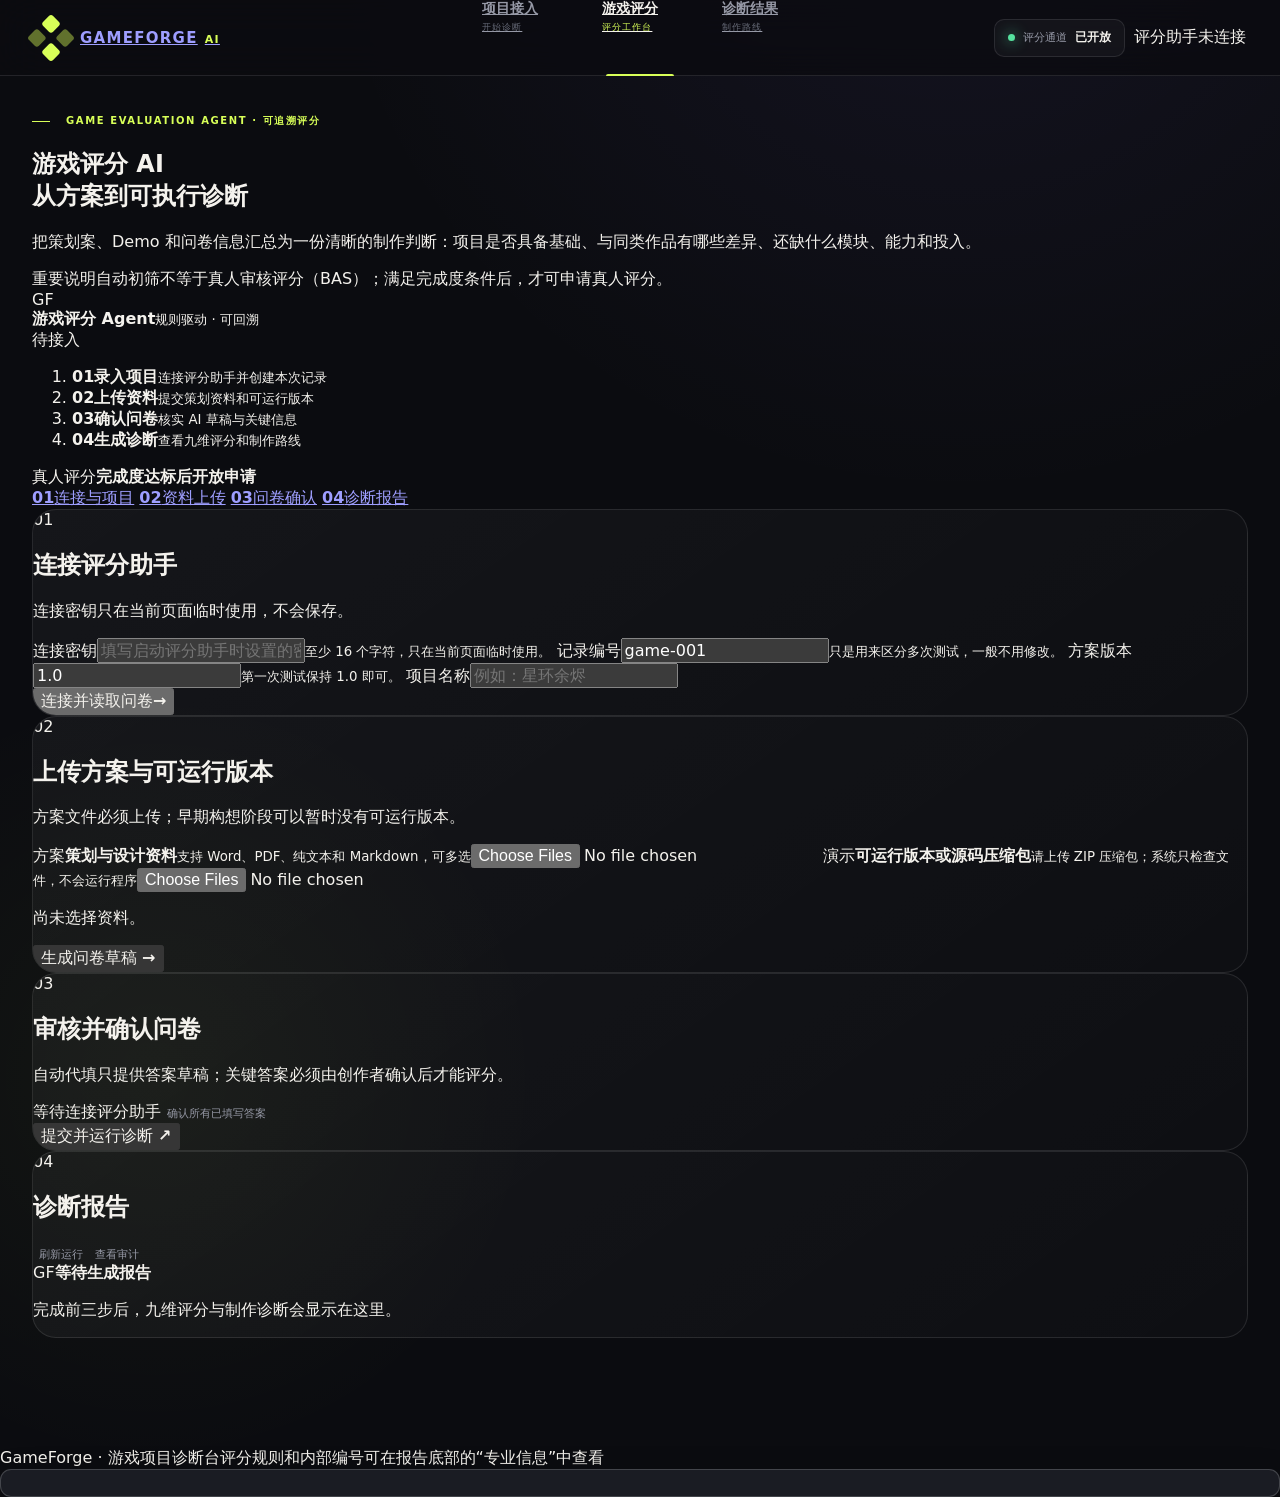
==== game-rating-agent/game_rating_agent/frontend/index.html @ ec0b5db3 "Add game rating Agent" ====
<!doctype html> <!-- SPDX-License-Identifier: MIT | 声明 HTML5 文档。 -->
<html lang="zh-CN"> <!-- SPDX-License-Identifier: MIT | 设置简体中文页面语言。 -->
<head> <!-- SPDX-License-Identifier: MIT | 开始页面元数据。 -->
    <meta charset="utf-8"> <!-- SPDX-License-Identifier: MIT | 使用 UTF-8 编码。 -->
    <meta name="viewport" content="width=device-width, initial-scale=1"> <!-- SPDX-License-Identifier: MIT | 支持移动端响应式布局。 -->
    <meta name="color-scheme" content="dark"> <!-- SPDX-License-Identifier: MIT | 声明界面使用深色配色。 -->
    <title>GameForge · 游戏项目诊断台</title> <!-- SPDX-License-Identifier: MIT | 设置浏览器标题。 -->
    <link rel="icon" href="data:image/svg+xml,%3Csvg xmlns='http://www.w3.org/2000/svg' viewBox='0 0 64 64'%3E%3Crect width='64' height='64' rx='14' fill='%23c7ff59'/%3E%3Ctext x='32' y='40' text-anchor='middle' font-size='23' font-family='Arial' font-weight='900' fill='%2308100f'%3EGF%3C/text%3E%3C/svg%3E"> <!-- SPDX-License-Identifier: MIT | 使用内嵌品牌图标避免额外网络请求。 -->
    <link rel="stylesheet" href="/styles.css?v=platform-workbench-20260815"> <!-- SPDX-License-Identifier: MIT | 使用版本参数确保浏览器加载升级后的平台工作台样式。 -->
</head> <!-- SPDX-License-Identifier: MIT | 结束页面元数据。 -->
<body> <!-- SPDX-License-Identifier: MIT | 开始页面主体。 -->
    <div class="ambient ambient-one" aria-hidden="true"></div> <!-- SPDX-License-Identifier: MIT | 添加纯装饰背景光晕。 -->
    <div class="ambient ambient-two" aria-hidden="true"></div> <!-- SPDX-License-Identifier: MIT | 添加第二层纯装饰背景。 -->
    <header class="topbar"> <!-- SPDX-License-Identifier: MIT | 创建与平台原型一致的品牌、导航和状态栏。 -->
        <a class="brand" href="#top" aria-label="GameForge 游戏评分工作台"> <!-- SPDX-License-Identifier: MIT | 提供可访问的评分工作台首页链接。 -->
            <span class="brand-mark" aria-hidden="true"><i></i><i></i><i></i><i></i></span> <!-- SPDX-License-Identifier: MIT | 使用平台原型的四格品牌图形。 -->
            <span class="brand-copy"><strong>GAMEFORGE</strong><small>AI</small></span> <!-- SPDX-License-Identifier: MIT | 使用平台原型的品牌文字结构。 -->
        </a> <!-- SPDX-License-Identifier: MIT | 结束品牌链接。 -->
        <nav class="main-nav" aria-label="评分工作台导航"> <!-- SPDX-License-Identifier: MIT | 提供不离开当前评分流程的页内导航。 -->
            <a class="nav-item" href="#connect"><span>项目接入</span><small>开始诊断</small></a> <!-- SPDX-License-Identifier: MIT | 链接项目连接步骤。 -->
            <a class="nav-item active" href="#upload"><span>游戏评分</span><small>评分工作台</small></a> <!-- SPDX-License-Identifier: MIT | 标示当前游戏平台能力。 -->
            <a class="nav-item" href="#report"><span>诊断结果</span><small>制作路线</small></a> <!-- SPDX-License-Identifier: MIT | 链接评分报告步骤。 -->
        </nav> <!-- SPDX-License-Identifier: MIT | 结束评分工作台导航。 -->
        <div class="top-actions"> <!-- SPDX-License-Identifier: MIT | 组合批次提示和真实连接状态。 -->
            <div class="release-countdown"><span class="status-dot"></span><span>评分通道</span><strong>已开放</strong></div> <!-- SPDX-License-Identifier: MIT | 告知创作者当前可使用自动初筛。 -->
            <div class="connection-pill" id="connectionPill"><span class="signal"></span><span id="connectionText">评分助手未连接</span></div> <!-- SPDX-License-Identifier: MIT | 使用中文显示真实连接状态。 -->
        </div> <!-- SPDX-License-Identifier: MIT | 结束顶部状态操作区。 -->
    </header> <!-- SPDX-License-Identifier: MIT | 结束全局状态栏。 -->
    <main id="top" class="page-shell"> <!-- SPDX-License-Identifier: MIT | 使用平台原型的页面容器承载真实评分功能。 -->
        <section class="hero workbench-hero"> <!-- SPDX-License-Identifier: MIT | 创建平台化的评分工作台首屏。 -->
            <div class="hero-copy"> <!-- SPDX-License-Identifier: MIT | 组织评分工作台的说明文字。 -->
                <div class="eyebrow"><span class="eyebrow-dot"></span>GAME EVALUATION AGENT · 可追溯评分</div> <!-- SPDX-License-Identifier: MIT | 以平台原型风格说明 Agent 属性。 -->
                <h1>游戏评分 AI<br><span>从方案到可执行诊断</span></h1> <!-- SPDX-License-Identifier: MIT | 展示评分工作台的核心目标。 -->
                <p>把策划案、Demo 和问卷信息汇总为一份清晰的制作判断：项目是否具备基础、与同类作品有哪些差异、还缺什么模块、能力和投入。</p> <!-- SPDX-License-Identifier: MIT | 使用新手也能理解的语言解释真实功能。 -->
                <div class="boundary"><span>重要说明</span>自动初筛不等于真人审核评分（BAS）；满足完成度条件后，才可申请真人评分。</div> <!-- SPDX-License-Identifier: MIT | 用中文明示 BAS 的使用边界和门槛。 -->
            </div> <!-- SPDX-License-Identifier: MIT | 结束评分工作台说明文字。 -->
            <aside class="agent-overview" aria-label="评分流程概览"> <!-- SPDX-License-Identifier: MIT | 以平台原型卡片展示真实评分流程。 -->
                <div class="agent-overview-head"><span class="agent-orb" aria-hidden="true">GF</span><div><strong>游戏评分 Agent</strong><small>规则驱动 · 可回溯</small></div><span class="overview-live">待接入</span></div> <!-- SPDX-License-Identifier: MIT | 展示 Agent 身份与初始状态。 -->
                <ol class="agent-flow"> <!-- SPDX-License-Identifier: MIT | 展示与实际页面步骤一致的四段流程。 -->
                    <li class="active"><b>01</b><span><strong>录入项目</strong><small>连接评分助手并创建本次记录</small></span></li> <!-- SPDX-License-Identifier: MIT | 描述真实的连接步骤。 -->
                    <li><b>02</b><span><strong>上传资料</strong><small>提交策划资料和可运行版本</small></span></li> <!-- SPDX-License-Identifier: MIT | 描述真实的上传步骤。 -->
                    <li><b>03</b><span><strong>确认问卷</strong><small>核实 AI 草稿与关键信息</small></span></li> <!-- SPDX-License-Identifier: MIT | 描述真实的问卷步骤。 -->
                    <li><b>04</b><span><strong>生成诊断</strong><small>查看九维评分和制作路线</small></span></li> <!-- SPDX-License-Identifier: MIT | 描述真实的报告步骤。 -->
                </ol> <!-- SPDX-License-Identifier: MIT | 结束评分流程列表。 -->
                <div class="overview-note"><span>真人评分</span><strong>完成度达标后开放申请</strong></div> <!-- SPDX-License-Identifier: MIT | 说明真人评分申请的真实业务规则。 -->
            </aside> <!-- SPDX-License-Identifier: MIT | 结束评分流程概览。 -->
        </section> <!-- SPDX-License-Identifier: MIT | 结束产品介绍区域。 -->
        <nav class="steps" aria-label="诊断流程"> <!-- SPDX-License-Identifier: MIT | 创建流程步骤导航。 -->
            <a href="#connect" class="step active"><b>01</b><span>连接与项目</span></a> <!-- SPDX-License-Identifier: MIT | 链接连接配置步骤。 -->
            <a href="#upload" class="step"><b>02</b><span>资料上传</span></a> <!-- SPDX-License-Identifier: MIT | 链接资料上传步骤。 -->
            <a href="#questionnaire" class="step"><b>03</b><span>问卷确认</span></a> <!-- SPDX-License-Identifier: MIT | 链接问卷确认步骤。 -->
            <a href="#report" class="step"><b>04</b><span>诊断报告</span></a> <!-- SPDX-License-Identifier: MIT | 链接诊断报告步骤。 -->
        </nav> <!-- SPDX-License-Identifier: MIT | 结束流程导航。 -->
        <section class="workspace"> <!-- SPDX-License-Identifier: MIT | 创建主要操作工作台。 -->
            <article class="panel" id="connect"> <!-- SPDX-License-Identifier: MIT | 创建连接和项目配置面板。 -->
                <div class="panel-head"><div><span class="section-index">01</span><h2>连接评分助手</h2></div><p>连接密钥只在当前页面临时使用，不会保存。</p></div> <!-- SPDX-License-Identifier: MIT | 使用新手语言展示连接面板标题和安全提示。 -->
                <form id="connectionForm" class="form-grid" autocomplete="off"> <!-- SPDX-License-Identifier: MIT | 创建不保存凭据的连接表单。 -->
                    <label class="field field-wide"><span>连接密钥</span><input id="apiToken" type="password" minlength="16" required spellcheck="false" autocomplete="off" placeholder="填写启动评分助手时设置的密钥"><small>至少 16 个字符，只在当前页面临时使用。</small></label> <!-- SPDX-License-Identifier: MIT | 使用新手语言收集本地服务连接密钥。 -->
                    <label class="field"><span>记录编号</span><input id="projectId" required value="game-001" spellcheck="false" autocomplete="off"><small>只是用来区分多次测试，一般不用修改。</small></label> <!-- SPDX-License-Identifier: MIT | 用新手语言收集跨平台安全的稳定项目标识。 -->
                    <label class="field"><span>方案版本</span><input id="projectVersion" required value="1.0" spellcheck="false" autocomplete="off"><small>第一次测试保持 1.0 即可。</small></label> <!-- SPDX-License-Identifier: MIT | 用新手说明收集冻结项目版本。 -->
                    <label class="field field-wide"><span>项目名称</span><input id="projectTitle" required placeholder="例如：星环余烬" autocomplete="off"></label> <!-- SPDX-License-Identifier: MIT | 收集项目展示名称。 -->
                    <div class="form-actions field-wide"><button class="button primary" type="submit"><span>连接并读取问卷</span><b aria-hidden="true">→</b></button></div> <!-- SPDX-License-Identifier: MIT | 提交连接与问卷加载请求。 -->
                </form> <!-- SPDX-License-Identifier: MIT | 结束连接表单。 -->
            </article> <!-- SPDX-License-Identifier: MIT | 结束连接配置面板。 -->
            <article class="panel locked" id="upload" aria-disabled="true"> <!-- SPDX-License-Identifier: MIT | 创建初始锁定的资料上传面板。 -->
                <div class="panel-head"><div><span class="section-index">02</span><h2>上传方案与可运行版本</h2></div><p>方案文件必须上传；早期构想阶段可以暂时没有可运行版本。</p></div> <!-- SPDX-License-Identifier: MIT | 使用新手语言展示上传规则。 -->
                <div class="upload-grid"> <!-- SPDX-License-Identifier: MIT | 创建两类上传区域。 -->
                    <label class="dropzone" for="designFiles"><span class="drop-icon" aria-hidden="true">方案</span><strong>策划与设计资料</strong><small>支持 Word、PDF、纯文本和 Markdown，可多选</small><input id="designFiles" type="file" multiple accept=".docx,.pdf,.txt,.md,.json"></label> <!-- SPDX-License-Identifier: MIT | 使用中文说明收集方案类文件。 -->
                    <label class="dropzone" for="demoFiles"><span class="drop-icon accent" aria-hidden="true">演示</span><strong>可运行版本或源码压缩包</strong><small>请上传 ZIP 压缩包；系统只检查文件，不会运行程序</small><input id="demoFiles" type="file" multiple accept=".zip"></label> <!-- SPDX-License-Identifier: MIT | 使用中文说明收集可运行版本压缩包。 -->
                </div> <!-- SPDX-License-Identifier: MIT | 结束上传区域。 -->
                <div id="artifactList" class="artifact-list" aria-live="polite"><p class="empty-state">尚未选择资料。</p></div> <!-- SPDX-License-Identifier: MIT | 展示上传资料状态。 -->
                <div class="panel-actions"><button id="prefillButton" class="button secondary" type="button" disabled>生成问卷草稿 <b aria-hidden="true">→</b></button></div> <!-- SPDX-License-Identifier: MIT | 触发问卷代填。 -->
            </article> <!-- SPDX-License-Identifier: MIT | 结束资料上传面板。 -->
            <article class="panel locked" id="questionnaire" aria-disabled="true"> <!-- SPDX-License-Identifier: MIT | 创建初始锁定的动态问卷面板。 -->
                <div class="panel-head"><div><span class="section-index">03</span><h2>审核并确认问卷</h2></div><p>自动代填只提供答案草稿；关键答案必须由创作者确认后才能评分。</p></div> <!-- SPDX-License-Identifier: MIT | 用自然中文展示问卷确认规则。 -->
                <div class="question-toolbar"><span id="questionProgress">等待连接评分助手</span><button id="confirmFilledButton" class="text-button" type="button" disabled>确认所有已填写答案</button></div> <!-- SPDX-License-Identifier: MIT | 展示问卷完成度和批量确认操作。 -->
                <form id="questionForm"><div id="questionList" class="question-list"></div></form> <!-- SPDX-License-Identifier: MIT | 承载按服务合同生成的问卷控件。 -->
                <div class="panel-actions"><button id="runButton" class="button primary" type="button" disabled>提交并运行诊断 <b aria-hidden="true">↗</b></button></div> <!-- SPDX-License-Identifier: MIT | 提交冻结问卷并执行评分。 -->
            </article> <!-- SPDX-License-Identifier: MIT | 结束问卷面板。 -->
            <article class="panel report-panel locked" id="report" aria-disabled="true"> <!-- SPDX-License-Identifier: MIT | 创建初始锁定的报告面板。 -->
                <div class="panel-head"><div><span class="section-index">04</span><h2>诊断报告</h2></div><div class="report-actions"><button id="refreshButton" class="text-button" type="button" disabled>刷新运行</button><button id="auditButton" class="text-button" type="button" disabled>查看审计</button></div></div> <!-- SPDX-License-Identifier: MIT | 展示报告标题和运行操作。 -->
                <div id="reportContent" class="report-content"><div class="report-placeholder"><span>GF</span><strong>等待生成报告</strong><p>完成前三步后，九维评分与制作诊断会显示在这里。</p></div></div> <!-- SPDX-License-Identifier: MIT | 提供报告初始占位状态。 -->
            </article> <!-- SPDX-License-Identifier: MIT | 结束报告面板。 -->
        </section> <!-- SPDX-License-Identifier: MIT | 结束主要操作工作台。 -->
    </main> <!-- SPDX-License-Identifier: MIT | 结束页面主要内容。 -->
    <footer><span>GameForge · 游戏项目诊断台</span><span>评分规则和内部编号可在报告底部的“专业信息”中查看</span></footer> <!-- SPDX-License-Identifier: MIT | 将技术版本信息移入默认折叠区域。 -->
    <div id="toast" class="toast" role="status" aria-live="polite" aria-atomic="true"></div> <!-- SPDX-License-Identifier: MIT | 向辅助技术播报异步操作状态。 -->
    <dialog id="auditDialog"><div class="dialog-head"><div><span class="section-index">记录</span><h2>运行记录</h2></div><button id="closeAuditButton" class="icon-button" type="button" aria-label="关闭运行记录窗口">×</button></div><div id="auditContent" class="audit-content"></div></dialog> <!-- SPDX-License-Identifier: MIT | 使用中文展示追加式运行记录。 -->
    <script src="/app.js" defer></script> <!-- SPDX-License-Identifier: MIT | 加载同源前端交互逻辑。 -->
</body> <!-- SPDX-License-Identifier: MIT | 结束页面主体。 -->
</html> <!-- SPDX-License-Identifier: MIT | 结束 HTML 文档。 -->
---- styles.css ----
:root {
  --bg: #0b0c10;
  --panel: #121319;
  --panel-2: #171920;
  --panel-3: #1d2028;
  --ink: #f4f2ed;
  --muted: #9699a6;
  --subtle: #676b78;
  --line: rgba(255, 255, 255, 0.1);
  --line-strong: rgba(255, 255, 255, 0.18);
  --acid: #d8ff58;
  --violet: #8d72ff;
  --cyan: #59ddff;
  --pink: #ff6cae;
  --orange: #ffad58;
  --green: #56e29f;
  --danger: #ff6b70;
  --radius-sm: 10px;
  --radius: 16px;
  --radius-lg: 24px;
  --shadow: 0 24px 80px rgba(0, 0, 0, 0.38);
  --sans: Inter, "PingFang SC", "Microsoft YaHei", system-ui, -apple-system, sans-serif;
}

* { box-sizing: border-box; }
html { color-scheme: dark; scroll-behavior: smooth; }
body {
  margin: 0;
  min-width: 320px;
  background:
    radial-gradient(circle at 75% -10%, rgba(141, 114, 255, 0.08), transparent 34%),
    radial-gradient(circle at 12% 72%, rgba(216, 255, 88, 0.045), transparent 25%),
    var(--bg);
  color: var(--ink);
  font-family: var(--sans);
  -webkit-font-smoothing: antialiased;
}
button, input, textarea { font: inherit; }
button { color: inherit; }
button:focus-visible, input:focus-visible, textarea:focus-visible {
  outline: 2px solid var(--acid);
  outline-offset: 2px;
}

.ambient {
  position: fixed;
  z-index: -1;
  width: 420px;
  height: 420px;
  border-radius: 50%;
  filter: blur(110px);
  opacity: .12;
  pointer-events: none;
}
.ambient-a { top: 7vh; right: 3vw; background: var(--violet); }
.ambient-b { bottom: -170px; left: 2vw; background: var(--acid); opacity: .06; }

.topbar {
  position: sticky;
  top: 0;
  z-index: 40;
  height: 76px;
  display: grid;
  grid-template-columns: minmax(220px, 1fr) auto minmax(320px, 1fr);
  align-items: center;
  gap: 20px;
  padding: 0 34px;
  border-bottom: 1px solid var(--line);
  background: rgba(11, 12, 16, .82);
  backdrop-filter: blur(22px) saturate(1.2);
}

.brand {
  display: inline-flex;
  align-items: center;
  gap: 12px;
  width: max-content;
  border: 0;
  background: none;
  cursor: pointer;
  padding: 0;
}
.brand-mark {
  position: relative;
  width: 34px;
  height: 34px;
  transform: rotate(45deg);
}
.brand-mark i {
  position: absolute;
  width: 14px;
  height: 14px;
  border-radius: 3px;
  background: var(--acid);
}
.brand-mark i:nth-child(1) { left: 0; top: 0; }
.brand-mark i:nth-child(2) { right: 0; top: 0; opacity: .42; }
.brand-mark i:nth-child(3) { left: 0; bottom: 0; opacity: .42; }
.brand-mark i:nth-child(4) { right: 0; bottom: 0; }
.brand-copy { display: flex; align-items: baseline; gap: 7px; letter-spacing: .08em; }
.brand-copy strong { font-size: 15px; }
.brand-copy small { color: var(--acid); font-size: 11px; font-weight: 800; }

.main-nav { display: flex; align-self: stretch; }
.nav-item {
  position: relative;
  min-width: 120px;
  padding: 0 22px;
  border: 0;
  background: none;
  color: var(--muted);
  cursor: pointer;
}
.nav-item span, .nav-item small { display: block; }
.nav-item span { font-size: 14px; font-weight: 700; }
.nav-item small { margin-top: 3px; color: var(--subtle); font-size: 9px; letter-spacing: .12em; text-transform: uppercase; }
.nav-item::after {
  content: "";
  position: absolute;
  left: 26px;
  right: 26px;
  bottom: -1px;
  height: 2px;
  border-radius: 4px 4px 0 0;
  background: var(--acid);
  transform: scaleX(0);
  transition: transform .2s ease;
}
.nav-item:hover, .nav-item.active { color: var(--ink); }
.nav-item.active small { color: var(--acid); }
.nav-item.active::after { transform: scaleX(1); }

.top-actions { justify-self: end; display: flex; align-items: center; gap: 9px; }
.release-countdown, .profile-button, .icon-button {
  border: 1px solid var(--line);
  background: rgba(255, 255, 255, .035);
  cursor: pointer;
}
.release-countdown {
  display: flex;
  align-items: center;
  gap: 8px;
  height: 38px;
  padding: 0 13px;
  border-radius: 10px;
  color: var(--muted);
  font-size: 11px;
}
.release-countdown strong { color: var(--ink); font-size: 12px; }
.status-dot { width: 7px; height: 7px; border-radius: 50%; background: var(--green); box-shadow: 0 0 14px var(--green); }
.icon-button { position: relative; width: 38px; height: 38px; border-radius: 10px; color: var(--muted); }
.notification-dot { position: absolute; top: 8px; right: 8px; width: 5px; height: 5px; background: var(--acid); border-radius: 50%; }
.bell-icon { font-size: 22px; line-height: 1; }
.profile-button { display: flex; align-items: center; gap: 9px; height: 46px; padding: 4px 10px 4px 5px; border-radius: 13px; }
.avatar { display: grid; place-items: center; width: 35px; height: 35px; border-radius: 10px; background: linear-gradient(145deg, var(--violet), #4a3ca0); font-size: 12px; font-weight: 800; }
.profile-copy { text-align: left; min-width: 45px; }
.profile-copy strong, .profile-copy small { display: block; }
.profile-copy strong { font-size: 11px; }
.profile-copy small { margin-top: 2px; color: var(--muted); font-size: 9px; }
.chevron { color: var(--subtle); }

main { min-height: calc(100vh - 76px); }
.page-shell { width: min(1440px, calc(100% - 64px)); margin: 0 auto; padding: 38px 0 110px; }
.page-enter { animation: pageEnter .42s ease both; }
@keyframes pageEnter { from { opacity: 0; transform: translateY(8px); } to { opacity: 1; transform: translateY(0); } }

.eyebrow { display: flex; align-items: center; gap: 8px; color: var(--acid); font-size: 10px; font-weight: 800; letter-spacing: .16em; text-transform: uppercase; }
.eyebrow::before { content: ""; width: 18px; height: 1px; background: currentColor; }
.page-title { margin: 10px 0 0; font-size: clamp(30px, 4vw, 56px); line-height: 1.06; letter-spacing: -.045em; }
.page-title em { color: var(--acid); font-style: normal; }
.section-heading { display: flex; align-items: end; justify-content: space-between; gap: 20px; margin: 42px 0 18px; }
.section-heading h2 { margin: 0; font-size: 22px; letter-spacing: -.025em; }
.section-heading p { margin: 5px 0 0; color: var(--muted); font-size: 12px; }
.text-button { border: 0; background: none; color: var(--muted); cursor: pointer; font-size: 11px; }
.text-button:hover { color: var(--acid); }

.home-hero {
  display: grid;
  grid-template-columns: minmax(0, 1.55fr) minmax(330px, .7fr);
  gap: 22px;
}
.hero-main, .drop-card, .panel {
  position: relative;
  overflow: hidden;
  border: 1px solid var(--line);
  background: linear-gradient(145deg, rgba(255,255,255,.045), rgba(255,255,255,.015));
  border-radius: var(--radius-lg);
}
.hero-main { min-height: 330px; padding: 48px; }
.hero-main::before {
  content: "";
  position: absolute;
  width: 350px;
  height: 350px;
  right: -60px;
  top: -100px;
  border-radius: 42% 58% 50% 50%;
  background: conic-gradient(from 120deg, rgba(216,255,88,.5), rgba(141,114,255,.35), transparent 60%);
  filter: blur(12px);
  opacity: .42;
  animation: drift 12s ease-in-out infinite alternate;
}
.hero-main::after {
  content: "";
  position: absolute;
  inset: 0;
  background-image: linear-gradient(rgba(255,255,255,.025) 1px, transparent 1px), linear-gradient(90deg, rgba(255,255,255,.025) 1px, transparent 1px);
  background-size: 34px 34px;
  mask-image: linear-gradient(90deg, transparent, black);
  pointer-events: none;
}
@keyframes drift { to { transform: translate(-30px, 40px) rotate(40deg); } }
.hero-main > * { position: relative; z-index: 1; }
.hero-main h1 { max-width: 760px; margin: 16px 0 14px; font-size: clamp(34px, 4.5vw, 62px); line-height: 1.02; letter-spacing: -.055em; }
.hero-main h1 span { color: var(--acid); }
.hero-main > p { max-width: 600px; margin: 0; color: #b5b7bf; font-size: 14px; line-height: 1.7; }
.ai-search { display: flex; align-items: center; gap: 12px; max-width: 650px; margin-top: 30px; padding: 7px 7px 7px 17px; border: 1px solid var(--line-strong); border-radius: 15px; background: rgba(7,8,10,.7); box-shadow: 0 16px 45px rgba(0,0,0,.28); }
.ai-search .spark { color: var(--acid); }
.ai-search input { flex: 1; min-width: 0; border: 0; outline: 0; background: none; color: var(--ink); font-size: 12px; }
.ai-search button { height: 40px; padding: 0 18px; border: 0; border-radius: 10px; background: var(--acid); color: #11130a; font-size: 11px; font-weight: 800; cursor: pointer; }

.drop-card { padding: 27px; min-height: 330px; background: linear-gradient(155deg, #201d34, #101218 72%); }
.drop-card::after { content: ""; position: absolute; right: -55px; bottom: -65px; width: 210px; height: 210px; border: 36px solid rgba(141,114,255,.16); border-radius: 50%; }
.drop-top { display: flex; align-items: center; justify-content: space-between; }
.batch-badge { padding: 6px 9px; border: 1px solid rgba(216,255,88,.28); border-radius: 7px; color: var(--acid); font-size: 9px; font-weight: 800; letter-spacing: .1em; }
.drop-date { color: var(--muted); font-size: 10px; }
.drop-card h2 { margin: 34px 0 4px; font-size: 27px; letter-spacing: -.03em; }
.drop-card > p { margin: 0; color: var(--muted); font-size: 11px; line-height: 1.65; }
.batch-games { display: flex; margin-top: 28px; }
.mini-cover { width: 58px; height: 76px; margin-right: -9px; border: 3px solid #171824; border-radius: 8px; background: var(--cover); transform: rotate(var(--tilt)); box-shadow: 0 8px 20px rgba(0,0,0,.3); }
.batch-stats { display: flex; gap: 22px; margin-top: 25px; padding-top: 18px; border-top: 1px solid var(--line); }
.batch-stats span { color: var(--muted); font-size: 9px; }
.batch-stats strong { display: block; margin-top: 4px; color: var(--ink); font-size: 18px; }

.rank-toolbar { display: flex; align-items: center; justify-content: space-between; gap: 18px; margin-top: 42px; }
.grade-tabs { display: flex; gap: 7px; }
.grade-tab { display: flex; align-items: center; gap: 8px; min-width: 96px; height: 42px; padding: 0 15px; border: 1px solid var(--line); border-radius: 11px; background: var(--panel); color: var(--muted); cursor: pointer; }
.grade-tab strong { display: grid; place-items: center; width: 23px; height: 23px; border-radius: 7px; background: var(--panel-3); color: var(--grade-color, var(--ink)); }
.grade-tab span { font-size: 10px; }
.grade-tab.active { border-color: color-mix(in srgb, var(--grade-color, var(--acid)) 45%, transparent); background: color-mix(in srgb, var(--grade-color, var(--acid)) 9%, var(--panel)); color: var(--ink); }
.toolbar-actions { display: flex; align-items: center; gap: 8px; }
.chip, .select-chip { height: 36px; padding: 0 13px; border: 1px solid var(--line); border-radius: 9px; background: rgba(255,255,255,.025); color: var(--muted); font-size: 10px; cursor: pointer; }
.chip.active, .chip:hover { border-color: rgba(216,255,88,.35); color: var(--acid); background: rgba(216,255,88,.06); }

.game-grid { display: grid; grid-template-columns: repeat(4, minmax(0, 1fr)); gap: 15px; margin-top: 17px; }
.game-card { overflow: hidden; border: 1px solid var(--line); border-radius: var(--radius); background: var(--panel); cursor: pointer; transition: transform .22s ease, border-color .22s ease, box-shadow .22s ease; }
.game-card:hover { transform: translateY(-4px); border-color: var(--line-strong); box-shadow: 0 18px 38px rgba(0,0,0,.28); }
.game-cover { position: relative; height: 185px; overflow: hidden; background: var(--cover); }
.game-cover::before { content: ""; position: absolute; inset: 0; background: var(--art); mix-blend-mode: screen; opacity: .86; }
.game-cover::after { content: ""; position: absolute; inset: 0; background: linear-gradient(transparent 45%, rgba(0,0,0,.75)); }
.game-cover .grade { position: absolute; z-index: 2; top: 13px; left: 13px; display: grid; place-items: center; width: 34px; height: 34px; border-radius: 10px; background: rgba(10,10,12,.82); border: 1px solid rgba(255,255,255,.15); color: var(--grade-color); font-size: 16px; font-weight: 900; backdrop-filter: blur(10px); }
.game-cover .rank { position: absolute; z-index: 2; right: 13px; top: 15px; color: white; font-size: 9px; text-shadow: 0 2px 8px black; }
.game-cover .cover-title { position: absolute; z-index: 2; left: 15px; bottom: 13px; font-size: 10px; font-weight: 900; letter-spacing: .14em; text-transform: uppercase; }
.game-body { padding: 16px; }
.game-body h3 { margin: 0; font-size: 15px; letter-spacing: -.015em; }
.meta-line { display: flex; flex-wrap: wrap; gap: 6px; margin-top: 8px; }
.meta-line span { padding: 4px 7px; border-radius: 5px; background: rgba(255,255,255,.045); color: var(--muted); font-size: 8px; }
.game-dna { margin: 13px 0; color: #a8abb6; font-size: 10px; line-height: 1.65; min-height: 32px; }
.card-stats { display: flex; align-items: center; gap: 15px; padding-top: 12px; border-top: 1px solid var(--line); color: var(--muted); font-size: 9px; }
.card-stats strong { color: #d9dbe1; font-weight: 600; }
.card-stats .wish { margin-left: auto; color: var(--pink); }

.cocreate-hero { display: grid; grid-template-columns: 1.15fr .85fr; gap: 22px; align-items: stretch; }
.cocreate-intro { padding: 22px 0; }
.cocreate-intro p { max-width: 650px; color: var(--muted); font-size: 13px; line-height: 1.75; }
.primary-button, .secondary-button, .ghost-button { border-radius: 11px; cursor: pointer; font-size: 11px; font-weight: 750; }
.primary-button { min-height: 42px; padding: 0 17px; border: 0; background: var(--acid); color: #12140b; }
.primary-button:disabled, .ghost-button:disabled { cursor: not-allowed; opacity: .52; } /* SPDX-License-Identifier: MIT | 未达真人评分门槛的按钮显示为不可操作。 */
.secondary-button { min-height: 42px; padding: 0 17px; border: 1px solid rgba(141,114,255,.38); background: rgba(141,114,255,.1); color: #c9bfff; }
.ghost-button { min-height: 38px; padding: 0 14px; border: 1px solid var(--line); background: rgba(255,255,255,.025); color: var(--muted); }
.button-row { display: flex; gap: 9px; margin-top: 24px; }

.match-panel { padding: 25px; background: linear-gradient(145deg, rgba(216,255,88,.08), rgba(141,114,255,.08)); }
.match-panel-head { display: flex; align-items: center; justify-content: space-between; }
.match-panel h3 { margin: 0; font-size: 16px; }
.match-panel p { color: var(--muted); font-size: 10px; line-height: 1.6; }
.match-input { margin-top: 15px; padding: 15px; border: 1px solid var(--line); border-radius: 12px; background: rgba(7,8,10,.55); color: #d9dbe1; font-size: 11px; line-height: 1.6; }
.match-result { display: grid; grid-template-columns: 1fr auto; gap: 15px; align-items: center; margin-top: 14px; padding: 12px 14px; border-radius: 11px; background: rgba(255,255,255,.04); }
.match-result strong { display: block; font-size: 10px; }
.match-result small { color: var(--muted); font-size: 8px; }
.match-score { color: var(--acid); font-size: 18px; font-weight: 900; }

.filter-bar { display: flex; flex-wrap: wrap; gap: 8px; margin: 32px 0 16px; }
.project-grid { display: grid; grid-template-columns: repeat(3, minmax(0, 1fr)); gap: 15px; }
.project-card { padding: 20px; border: 1px solid var(--line); border-radius: var(--radius); background: var(--panel); cursor: pointer; transition: .2s ease; }
.project-card:hover { transform: translateY(-3px); border-color: var(--line-strong); }
.project-top { display: flex; align-items: start; justify-content: space-between; gap: 12px; }
.project-icon { display: grid; place-items: center; width: 42px; height: 42px; border-radius: 12px; background: var(--project-color); color: #0d0e11; font-weight: 900; }
.project-stage { padding: 5px 8px; border: 1px solid var(--line); border-radius: 6px; color: var(--muted); font-size: 8px; }
.project-card h3 { margin: 15px 0 5px; font-size: 16px; }
.project-card > p { min-height: 37px; margin: 0; color: var(--muted); font-size: 10px; line-height: 1.65; }
.project-tags { display: flex; flex-wrap: wrap; gap: 5px; margin: 14px 0; }
.project-tags span { padding: 4px 7px; border-radius: 5px; background: rgba(255,255,255,.045); color: #adb0bb; font-size: 8px; }
.progress-line { display: flex; align-items: center; gap: 10px; }
.progress-track { flex: 1; height: 4px; overflow: hidden; border-radius: 4px; background: rgba(255,255,255,.08); }
.progress-track i { display: block; height: 100%; border-radius: inherit; background: var(--project-color); }
.progress-line span { color: var(--muted); font-size: 8px; }
.project-needs { display: grid; grid-template-columns: 1fr 1fr; gap: 8px; margin-top: 15px; }
.need-cell { padding: 10px; border: 1px solid var(--line); border-radius: 9px; }
.need-cell small { display: block; color: var(--subtle); font-size: 8px; }
.need-cell strong { display: block; margin-top: 4px; font-size: 10px; }
.project-foot { display: flex; align-items: center; justify-content: space-between; margin-top: 16px; padding-top: 13px; border-top: 1px solid var(--line); }
.review-gate-mini { display: flex; align-items: center; justify-content: space-between; gap: 8px; margin-top: 12px; padding: 9px 10px; border: 1px solid var(--line); border-radius: 8px; font-size: 8px; } /* SPDX-License-Identifier: MIT | 项目卡片展示真人评分门槛摘要。 */
.review-gate-mini span { color: var(--muted); } /* SPDX-License-Identifier: MIT | 门槛摘要标签使用次级文字颜色。 */
.review-gate-mini.ready { border-color: rgba(86,226,159,.28); background: rgba(86,226,159,.06); } /* SPDX-License-Identifier: MIT | 可申请状态使用绿色提示。 */
.review-gate-mini.ready strong { color: var(--green); } /* SPDX-License-Identifier: MIT | 可申请状态的结论使用绿色。 */
.review-gate-mini.locked strong { color: var(--orange); } /* SPDX-License-Identifier: MIT | 未达标状态的结论使用橙色。 */
.team-stack { display: flex; }
.team-stack span { display: grid; place-items: center; width: 25px; height: 25px; margin-right: -5px; border: 2px solid var(--panel); border-radius: 8px; background: var(--panel-3); color: var(--muted); font-size: 7px; }
.fit-label { color: var(--acid); font-size: 9px; font-weight: 700; }

.mine-head { display: flex; align-items: end; justify-content: space-between; gap: 20px; }
.identity-row { display: flex; flex-wrap: wrap; gap: 7px; margin-top: 18px; }
.identity-pill { padding: 7px 10px; border: 1px solid var(--line); border-radius: 8px; color: var(--muted); font-size: 9px; }
.identity-pill.verified { border-color: rgba(86,226,159,.25); color: var(--green); }
.mine-stats { display: grid; grid-template-columns: repeat(4, 1fr); gap: 12px; margin-top: 32px; }
.stat-card { padding: 19px; border: 1px solid var(--line); border-radius: 14px; background: var(--panel); }
.stat-card small { color: var(--muted); font-size: 9px; }
.stat-card strong { display: block; margin-top: 8px; font-size: 25px; letter-spacing: -.04em; }
.stat-card span { display: block; margin-top: 5px; color: var(--green); font-size: 8px; }
.workspace-grid { display: grid; grid-template-columns: 1.35fr .65fr; gap: 16px; margin-top: 16px; }
.workspace-panel { padding: 22px; border: 1px solid var(--line); border-radius: var(--radius); background: var(--panel); }
.panel-title { display: flex; align-items: center; justify-content: space-between; margin-bottom: 17px; }
.panel-title h2 { margin: 0; font-size: 15px; }
.agent-list { display: grid; gap: 10px; }
.agent-row { display: grid; grid-template-columns: 42px 1fr auto; align-items: center; gap: 13px; padding: 13px; border: 1px solid var(--line); border-radius: 12px; background: rgba(255,255,255,.018); }
.agent-symbol { display: grid; place-items: center; width: 42px; height: 42px; border-radius: 11px; background: var(--agent-bg); color: var(--agent-color); font-weight: 900; }
.agent-copy strong, .agent-copy small { display: block; }
.agent-copy strong { font-size: 11px; }
.agent-copy small { margin-top: 4px; color: var(--muted); font-size: 8px; }
.agent-state { min-width: 92px; text-align: right; }
.agent-state strong { display: block; color: var(--agent-color); font-size: 9px; }
.agent-state small { color: var(--muted); font-size: 8px; }
.agent-row button { margin-top: 6px; padding: 0; border: 0; background: none; color: var(--acid); font-size: 8px; cursor: pointer; }
.timeline { display: grid; gap: 4px; }
.timeline-item { position: relative; display: grid; grid-template-columns: 12px 1fr auto; gap: 10px; padding: 10px 0; }
.timeline-item:not(:last-child)::after { content: ""; position: absolute; left: 5px; top: 24px; bottom: -5px; width: 1px; background: var(--line); }
.timeline-dot { width: 11px; height: 11px; margin-top: 2px; border: 3px solid var(--panel); border-radius: 50%; background: var(--timeline-color, var(--subtle)); box-shadow: 0 0 0 1px var(--line-strong); }
.timeline-item strong { display: block; font-size: 9px; }
.timeline-item p { margin: 4px 0 0; color: var(--muted); font-size: 8px; line-height: 1.45; }
.timeline-item time { color: var(--subtle); font-size: 8px; }

.asset-tabs { display: flex; gap: 6px; margin-top: 35px; padding-bottom: 12px; border-bottom: 1px solid var(--line); }
.asset-tab { padding: 8px 12px; border: 0; border-radius: 8px; background: none; color: var(--muted); font-size: 10px; cursor: pointer; }
.asset-tab.active { background: rgba(216,255,88,.08); color: var(--acid); }
.asset-table { width: 100%; border-collapse: collapse; margin-top: 5px; }
.asset-table th, .asset-table td { padding: 14px 12px; border-bottom: 1px solid var(--line); text-align: left; font-size: 9px; }
.asset-table th { color: var(--subtle); font-weight: 500; }
.asset-table td { color: #c2c4cc; }
.status-label { display: inline-flex; align-items: center; gap: 5px; padding: 5px 7px; border-radius: 6px; background: rgba(86,226,159,.08); color: var(--green); }
.human-review-center { margin: 18px 0 8px; padding: 20px; border: 1px solid rgba(216,255,88,.18); border-radius: var(--radius); background: linear-gradient(145deg, rgba(216,255,88,.055), rgba(141,114,255,.035)); } /* SPDX-License-Identifier: MIT | “我的”页面集中展示真人评分申请入口。 */
.human-review-center .panel-title { align-items: flex-start; } /* SPDX-License-Identifier: MIT | 让入口说明与标题从顶部对齐。 */
.human-review-center .panel-title p { margin: 5px 0 0; color: var(--muted); font-size: 9px; line-height: 1.55; } /* SPDX-License-Identifier: MIT | 清楚说明完成度和 B_GATE 双门槛。 */
.review-project-list { display: grid; gap: 8px; } /* SPDX-License-Identifier: MIT | 为多个创作项目提供稳定的纵向间距。 */
.review-project-row { display: grid; grid-template-columns: minmax(180px,1fr) minmax(260px,1.15fr) auto; align-items: center; gap: 15px; padding: 12px; border: 1px solid var(--line); border-radius: 11px; background: rgba(8,9,12,.42); } /* SPDX-License-Identifier: MIT | 单行呈现项目、门槛证据和申请动作。 */
.review-project-name { display: flex; align-items: center; gap: 10px; } /* SPDX-License-Identifier: MIT | 对齐项目图标和名称信息。 */
.review-project-name .project-icon { width: 36px; height: 36px; font-size: 10px; } /* SPDX-License-Identifier: MIT | 在申请列表中使用紧凑项目图标。 */
.review-project-name strong, .review-project-name small { display: block; } /* SPDX-License-Identifier: MIT | 项目名称与阶段分两行展示。 */
.review-project-name strong { font-size: 10px; } /* SPDX-License-Identifier: MIT | 设置项目名称字号。 */
.review-project-name small { margin-top: 3px; color: var(--muted); font-size: 8px; } /* SPDX-License-Identifier: MIT | 设置项目阶段次级样式。 */
.review-checks { display: flex; flex-wrap: wrap; gap: 7px; } /* SPDX-License-Identifier: MIT | 门槛证据支持响应式换行。 */
.review-checks span { padding: 6px 8px; border: 1px solid var(--line); border-radius: 7px; font-size: 8px; } /* SPDX-License-Identifier: MIT | 每项门槛使用独立状态标签。 */
.review-checks .pass { border-color: rgba(86,226,159,.25); background: rgba(86,226,159,.06); color: var(--green); } /* SPDX-License-Identifier: MIT | 已通过门槛使用绿色。 */
.review-checks .fail { border-color: rgba(255,173,88,.24); background: rgba(255,173,88,.055); color: var(--orange); } /* SPDX-License-Identifier: MIT | 未通过门槛使用橙色。 */
.locked-button { min-width: 120px; } /* SPDX-License-Identifier: MIT | 锁定按钮保持稳定宽度。 */

.ai-fab { position: fixed; z-index: 34; right: 25px; bottom: 22px; display: flex; align-items: center; gap: 10px; height: 53px; padding: 6px 8px 6px 7px; border: 1px solid var(--line-strong); border-radius: 15px; background: rgba(22,24,30,.92); box-shadow: var(--shadow); cursor: pointer; backdrop-filter: blur(16px); }
.ai-fab > span:nth-child(2) { text-align: left; }
.ai-fab strong, .ai-fab small { display: block; }
.ai-fab strong { font-size: 10px; }
.ai-fab small { margin-top: 2px; color: var(--muted); font-size: 8px; }
.ai-fab kbd { margin-left: 7px; padding: 4px 6px; border: 1px solid var(--line); border-radius: 5px; color: var(--subtle); font-size: 7px; }
.ai-orb { position: relative; display: grid; place-items: center; width: 40px; height: 40px; border-radius: 12px; background: conic-gradient(from 0deg, var(--acid), var(--violet), var(--cyan), var(--acid)); }
.ai-orb::before { content: ""; position: absolute; inset: 2px; border-radius: 10px; background: #15171d; }
.ai-orb i { position: relative; width: 9px; height: 9px; border-radius: 50%; background: var(--acid); box-shadow: 0 0 14px var(--acid); }
.ai-orb.small { width: 36px; height: 36px; border-radius: 11px; }

.ai-drawer { position: fixed; z-index: 70; top: 0; right: 0; width: min(430px, 100vw); height: 100vh; display: flex; flex-direction: column; border-left: 1px solid var(--line); background: #101116; box-shadow: -30px 0 80px rgba(0,0,0,.45); transform: translateX(102%); transition: transform .28s ease; }
.ai-drawer.open { transform: translateX(0); }
.drawer-backdrop { position: fixed; z-index: 60; inset: 0; background: rgba(0,0,0,.52); opacity: 0; pointer-events: none; transition: opacity .28s ease; }
.drawer-backdrop.open { opacity: 1; pointer-events: auto; }
.drawer-head { display: flex; align-items: center; justify-content: space-between; padding: 20px; border-bottom: 1px solid var(--line); }
.drawer-title { display: flex; align-items: center; gap: 10px; }
.drawer-title strong, .drawer-title small { display: block; }
.drawer-title strong { font-size: 12px; }
.drawer-title small { margin-top: 3px; color: var(--muted); font-size: 8px; }
.close-button { width: 34px; height: 34px; border: 1px solid var(--line); border-radius: 9px; background: none; color: var(--muted); cursor: pointer; font-size: 18px; }
.ai-context { margin: 13px 18px 0; padding: 11px 13px; border: 1px solid rgba(141,114,255,.2); border-radius: 9px; background: rgba(141,114,255,.055); }
.ai-context span, .ai-context small { color: var(--muted); font-size: 8px; }
.ai-context strong { margin: 0 7px; color: #c9bfff; font-size: 9px; }
.chat-stream { flex: 1; overflow-y: auto; padding: 24px 18px; }
.chat-message { display: grid; grid-template-columns: 27px 1fr; gap: 10px; margin-bottom: 18px; }
.chat-message.user { grid-template-columns: 1fr; }
.chat-message.user > div { justify-self: end; max-width: 84%; background: var(--panel-3); }
.chat-avatar { display: grid; place-items: center; width: 27px; height: 27px; border-radius: 8px; background: var(--acid); color: #101208; font-size: 9px; font-weight: 900; }
.chat-message > div { padding: 11px 13px; border-radius: 4px 13px 13px 13px; background: rgba(255,255,255,.045); }
.chat-message p { margin: 0; color: #c8cad2; font-size: 10px; line-height: 1.7; }
.prompt-suggestions { display: grid; gap: 6px; margin-top: 11px; }
.prompt-suggestions button { padding: 8px 9px; border: 1px solid var(--line); border-radius: 8px; background: rgba(0,0,0,.12); color: var(--muted); text-align: left; font-size: 8px; cursor: pointer; }
.prompt-suggestions button:hover { border-color: rgba(216,255,88,.25); color: var(--acid); }
.chat-composer { display: flex; align-items: flex-end; gap: 8px; margin: 0 16px 8px; padding: 8px; border: 1px solid var(--line-strong); border-radius: 13px; background: var(--panel); }
.chat-composer textarea { flex: 1; max-height: 110px; resize: none; border: 0; outline: 0; background: none; color: var(--ink); font-size: 10px; line-height: 1.5; }
.attach-button, .send-button { flex: 0 0 auto; width: 32px; height: 32px; border-radius: 8px; cursor: pointer; }
.attach-button { border: 0; background: none; color: var(--muted); }
.send-button { border: 0; background: var(--acid); color: #101208; font-weight: 900; }
.ai-disclaimer { margin: 0 18px 15px; color: var(--subtle); font-size: 7px; line-height: 1.45; text-align: center; }

.modal-root { position: fixed; z-index: 90; inset: 0; display: none; place-items: center; padding: 25px; background: rgba(4,5,7,.76); backdrop-filter: blur(10px); }
.modal-root.open { display: grid; }
.modal-card { width: min(900px, 100%); max-height: min(760px, calc(100vh - 50px)); overflow-y: auto; border: 1px solid var(--line-strong); border-radius: 22px; background: #14161c; box-shadow: var(--shadow); animation: modalIn .25s ease both; }
@keyframes modalIn { from { opacity: 0; transform: translateY(12px) scale(.98); } to { opacity: 1; transform: none; } }
.modal-header { position: sticky; top: 0; z-index: 2; display: flex; align-items: center; justify-content: space-between; padding: 17px 20px; border-bottom: 1px solid var(--line); background: rgba(20,22,28,.94); backdrop-filter: blur(15px); }
.modal-header strong { font-size: 13px; }
.modal-body { padding: 24px; }
.project-modal-hero { display: grid; grid-template-columns: 1.2fr .8fr; gap: 24px; }
.project-modal-hero h2 { margin: 8px 0; font-size: 30px; letter-spacing: -.04em; }
.project-modal-hero p { color: var(--muted); font-size: 10px; line-height: 1.65; }
.review-gate-panel { display: grid; grid-template-columns: 1fr auto; align-items: center; gap: 20px; margin-top: 18px; padding: 17px; border: 1px solid var(--line); border-radius: 13px; background: rgba(255,255,255,.025); } /* SPDX-License-Identifier: MIT | 项目详情中的真人评分阶段门槛面板。 */
.review-gate-panel.ready { border-color: rgba(86,226,159,.28); background: rgba(86,226,159,.045); } /* SPDX-License-Identifier: MIT | 满足条件时突出可申请状态。 */
.review-gate-panel.locked { border-color: rgba(255,173,88,.22); background: rgba(255,173,88,.035); } /* SPDX-License-Identifier: MIT | 未达标时突出阻断状态。 */
.review-gate-panel h3 { margin: 8px 0 5px; font-size: 16px; } /* SPDX-License-Identifier: MIT | 设置阶段门槛标题层级。 */
.review-gate-panel p { margin: 0 0 10px; color: var(--muted); font-size: 9px; line-height: 1.55; } /* SPDX-License-Identifier: MIT | 解释真人评分与 S/A/B 的关系。 */
.risk-card { padding: 17px; border: 1px solid rgba(255,173,88,.2); border-radius: 13px; background: rgba(255,173,88,.055); }
.risk-card h4 { margin: 0 0 9px; color: var(--orange); font-size: 10px; }
.risk-card li { margin: 7px 0; color: #b9bbc4; font-size: 9px; line-height: 1.5; }
.detail-grid { display: grid; grid-template-columns: repeat(4, 1fr); gap: 8px; margin-top: 18px; }
.detail-cell { padding: 13px; border: 1px solid var(--line); border-radius: 10px; }
.detail-cell small { display: block; color: var(--subtle); font-size: 8px; }
.detail-cell strong { display: block; margin-top: 6px; font-size: 11px; }
.agent-modal-layout { display: grid; grid-template-columns: .75fr 1.25fr; gap: 22px; }
.agent-steps { display: grid; gap: 8px; }
.agent-step { display: grid; grid-template-columns: 24px 1fr; gap: 9px; padding: 10px; border-radius: 10px; color: var(--muted); }
.agent-step.active { background: rgba(216,255,88,.07); color: var(--ink); }
.agent-step.done { color: var(--green); }
.step-index { display: grid; place-items: center; width: 24px; height: 24px; border: 1px solid currentColor; border-radius: 7px; font-size: 8px; }
.agent-step strong { display: block; font-size: 9px; }
.agent-step small { font-size: 7px; }
.agent-report { min-height: 350px; padding: 20px; border: 1px solid var(--line); border-radius: 14px; background: #0f1014; }
.report-grade { display: flex; align-items: center; justify-content: space-between; }
.report-grade strong { display: grid; place-items: center; width: 68px; height: 68px; border-radius: 18px; background: rgba(216,255,88,.09); color: var(--acid); font-size: 22px; }
.confidence { color: var(--muted); font-size: 8px; }
.confidence span { color: var(--green); }
.report-section { margin-top: 20px; }
.report-section h4 { margin: 0 0 9px; color: var(--muted); font-size: 8px; text-transform: uppercase; letter-spacing: .11em; }
.report-section p, .report-section li { color: #bdc0c8; font-size: 9px; line-height: 1.65; }
.report-bars { display: grid; gap: 9px; }
.report-bar { display: grid; grid-template-columns: 75px 1fr 25px; gap: 10px; align-items: center; font-size: 8px; }
.report-bar i { height: 4px; border-radius: 4px; background: linear-gradient(90deg, var(--violet), var(--acid)); }
.run-progress { height: 4px; overflow: hidden; margin: 15px 0; border-radius: 4px; background: rgba(255,255,255,.08); }
.run-progress i { display: block; height: 100%; width: var(--progress); background: var(--acid); transition: width .4s ease; }

.toast-root { position: fixed; z-index: 120; right: 22px; top: 90px; display: grid; gap: 8px; }
.toast { min-width: 260px; padding: 13px 15px; border: 1px solid var(--line-strong); border-radius: 11px; background: #1a1c23; box-shadow: 0 14px 35px rgba(0,0,0,.3); color: #d9dbe1; font-size: 9px; animation: toastIn .25s ease both; }
.toast strong { color: var(--acid); }
@keyframes toastIn { from { opacity: 0; transform: translateX(12px); } }

@media (max-width: 1100px) {
  .topbar { grid-template-columns: auto 1fr auto; padding: 0 20px; }
  .brand-copy { display: none; }
  .release-countdown { display: none; }
  .game-grid { grid-template-columns: repeat(3, minmax(0, 1fr)); }
  .project-grid { grid-template-columns: repeat(2, minmax(0, 1fr)); }
}

@media (max-width: 780px) {
  .topbar { height: 66px; grid-template-columns: auto 1fr auto; gap: 8px; padding: 0 12px; }
  .main-nav { justify-content: center; }
  .nav-item { min-width: 75px; padding: 0 7px; }
  .nav-item small { display: none; }
  .profile-copy, .chevron, .icon-button { display: none; }
  .profile-button { width: 39px; padding: 2px; border: 0; background: none; }
  .page-shell { width: min(100% - 28px, 1440px); padding-top: 24px; }
  .home-hero, .cocreate-hero, .workspace-grid, .project-modal-hero, .agent-modal-layout { grid-template-columns: 1fr; }
  .hero-main { min-height: 360px; padding: 32px 25px; }
  .game-grid, .project-grid { grid-template-columns: 1fr 1fr; }
  .rank-toolbar { align-items: start; flex-direction: column; }
  .toolbar-actions { overflow-x: auto; width: 100%; }
  .mine-head { align-items: start; flex-direction: column; }
  .mine-stats { grid-template-columns: 1fr 1fr; }
  .review-project-row { grid-template-columns: 1fr; align-items: stretch; } /* SPDX-License-Identifier: MIT | 移动端将申请入口改为纵向布局。 */
  .review-project-row button { width: 100%; } /* SPDX-License-Identifier: MIT | 移动端申请按钮占满可用宽度。 */
  .review-gate-panel { grid-template-columns: 1fr; } /* SPDX-License-Identifier: MIT | 移动端详情门槛面板改为纵向布局。 */
  .review-gate-panel button { width: 100%; } /* SPDX-License-Identifier: MIT | 移动端详情申请按钮占满宽度。 */
  .detail-grid { grid-template-columns: 1fr 1fr; }
}

@media (max-width: 520px) {
  .brand-mark { width: 28px; height: 28px; }
  .brand-mark i { width: 12px; height: 12px; }
  .nav-item { min-width: 67px; font-size: 11px; }
  .game-grid, .project-grid { grid-template-columns: 1fr; }
  .game-cover { height: 220px; }
  .hero-main h1 { font-size: 37px; }
  .ai-search { align-items: stretch; flex-wrap: wrap; padding: 10px; }
  .ai-search input { flex-basis: calc(100% - 30px); min-height: 38px; }
  .ai-search button { width: 100%; }
  .drop-card { min-height: 300px; }
  .grade-tabs { width: 100%; }
  .grade-tab { min-width: 0; flex: 1; padding: 0 8px; }
  .grade-tab span { display: none; }
  .ai-fab { right: 14px; bottom: 14px; }
  .ai-fab kbd { display: none; }
  .modal-root { padding: 8px; }
  .modal-body { padding: 18px; }
}
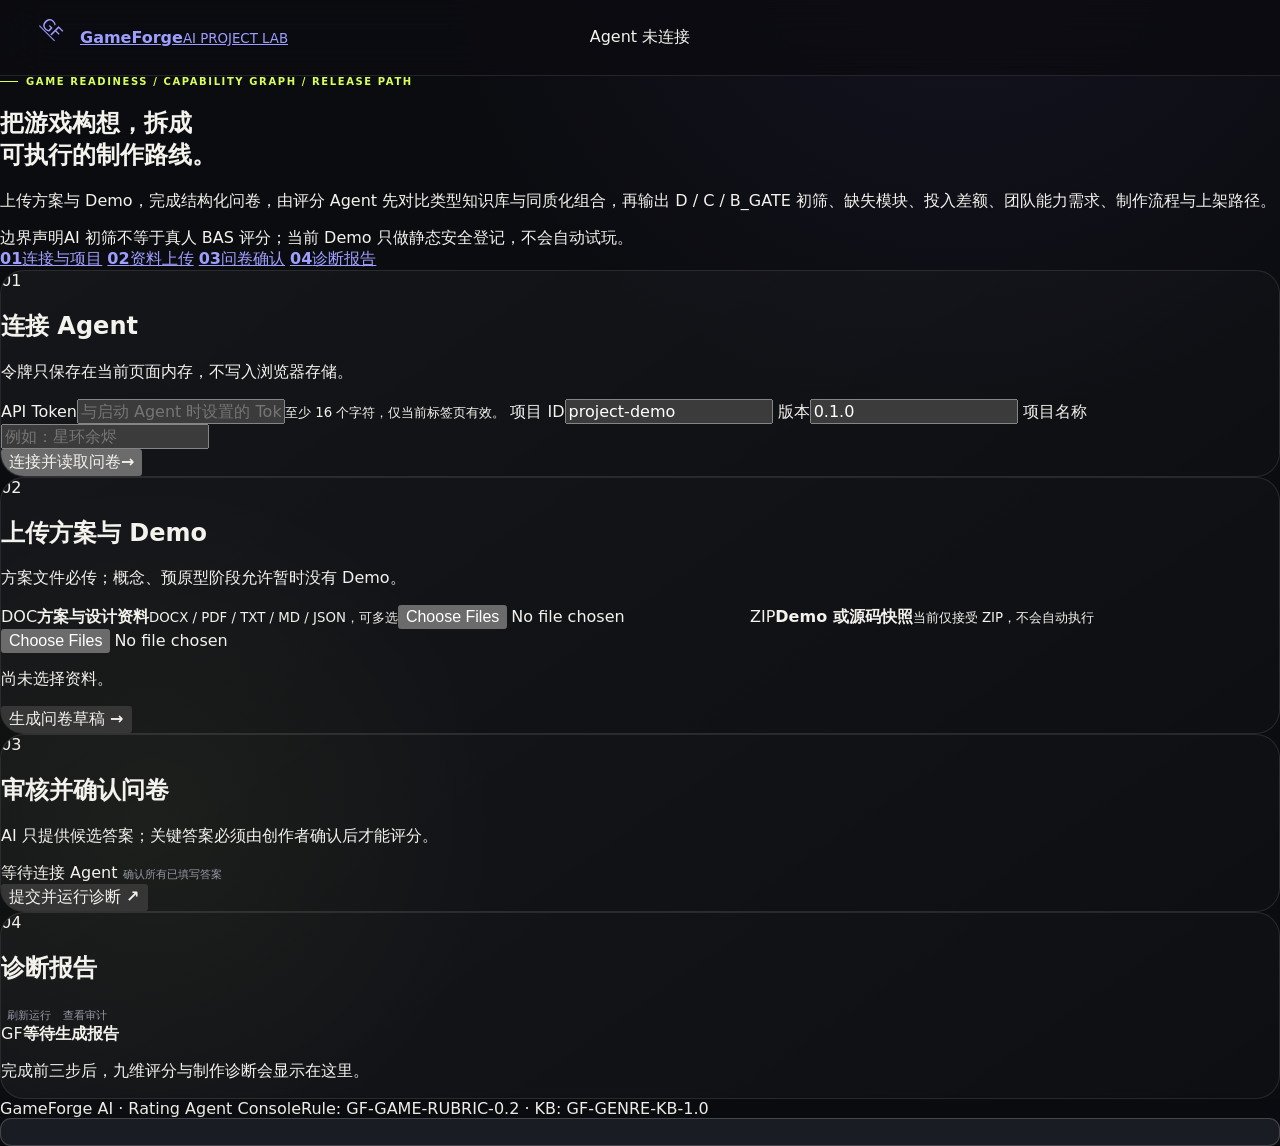
==== commit 744709d6: "Integrate Game Rating Agent v1.0.0 backend" ====
--- a/game-rating-agent/game_rating_agent/frontend/index.html
+++ b/game-rating-agent/game_rating_agent/frontend/index.html
@@ -6,44 +6,24 @@
     <meta name="color-scheme" content="dark"> <!-- SPDX-License-Identifier: MIT | 声明界面使用深色配色。 -->
     <title>GameForge · 游戏项目诊断台</title> <!-- SPDX-License-Identifier: MIT | 设置浏览器标题。 -->
     <link rel="icon" href="data:image/svg+xml,%3Csvg xmlns='http://www.w3.org/2000/svg' viewBox='0 0 64 64'%3E%3Crect width='64' height='64' rx='14' fill='%23c7ff59'/%3E%3Ctext x='32' y='40' text-anchor='middle' font-size='23' font-family='Arial' font-weight='900' fill='%2308100f'%3EGF%3C/text%3E%3C/svg%3E"> <!-- SPDX-License-Identifier: MIT | 使用内嵌品牌图标避免额外网络请求。 -->
-    <link rel="stylesheet" href="/styles.css?v=platform-workbench-20260815"> <!-- SPDX-License-Identifier: MIT | 使用版本参数确保浏览器加载升级后的平台工作台样式。 -->
+    <link rel="stylesheet" href="/styles.css"> <!-- SPDX-License-Identifier: MIT | 加载同源界面样式。 -->
 </head> <!-- SPDX-License-Identifier: MIT | 结束页面元数据。 -->
 <body> <!-- SPDX-License-Identifier: MIT | 开始页面主体。 -->
     <div class="ambient ambient-one" aria-hidden="true"></div> <!-- SPDX-License-Identifier: MIT | 添加纯装饰背景光晕。 -->
     <div class="ambient ambient-two" aria-hidden="true"></div> <!-- SPDX-License-Identifier: MIT | 添加第二层纯装饰背景。 -->
-    <header class="topbar"> <!-- SPDX-License-Identifier: MIT | 创建与平台原型一致的品牌、导航和状态栏。 -->
-        <a class="brand" href="#top" aria-label="GameForge 游戏评分工作台"> <!-- SPDX-License-Identifier: MIT | 提供可访问的评分工作台首页链接。 -->
-            <span class="brand-mark" aria-hidden="true"><i></i><i></i><i></i><i></i></span> <!-- SPDX-License-Identifier: MIT | 使用平台原型的四格品牌图形。 -->
-            <span class="brand-copy"><strong>GAMEFORGE</strong><small>AI</small></span> <!-- SPDX-License-Identifier: MIT | 使用平台原型的品牌文字结构。 -->
+    <header class="topbar"> <!-- SPDX-License-Identifier: MIT | 创建全局品牌与连接状态栏。 -->
+        <a class="brand" href="#top" aria-label="GameForge 首页"> <!-- SPDX-License-Identifier: MIT | 提供可访问的品牌首页链接。 -->
+            <span class="brand-mark" aria-hidden="true">GF</span> <!-- SPDX-License-Identifier: MIT | 显示品牌缩写图形。 -->
+            <span><strong>GameForge</strong><small>AI PROJECT LAB</small></span> <!-- SPDX-License-Identifier: MIT | 显示产品名称与定位。 -->
         </a> <!-- SPDX-License-Identifier: MIT | 结束品牌链接。 -->
-        <nav class="main-nav" aria-label="评分工作台导航"> <!-- SPDX-License-Identifier: MIT | 提供不离开当前评分流程的页内导航。 -->
-            <a class="nav-item" href="#connect"><span>项目接入</span><small>开始诊断</small></a> <!-- SPDX-License-Identifier: MIT | 链接项目连接步骤。 -->
-            <a class="nav-item active" href="#upload"><span>游戏评分</span><small>评分工作台</small></a> <!-- SPDX-License-Identifier: MIT | 标示当前游戏平台能力。 -->
-            <a class="nav-item" href="#report"><span>诊断结果</span><small>制作路线</small></a> <!-- SPDX-License-Identifier: MIT | 链接评分报告步骤。 -->
-        </nav> <!-- SPDX-License-Identifier: MIT | 结束评分工作台导航。 -->
-        <div class="top-actions"> <!-- SPDX-License-Identifier: MIT | 组合批次提示和真实连接状态。 -->
-            <div class="release-countdown"><span class="status-dot"></span><span>评分通道</span><strong>已开放</strong></div> <!-- SPDX-License-Identifier: MIT | 告知创作者当前可使用自动初筛。 -->
-            <div class="connection-pill" id="connectionPill"><span class="signal"></span><span id="connectionText">评分助手未连接</span></div> <!-- SPDX-License-Identifier: MIT | 使用中文显示真实连接状态。 -->
-        </div> <!-- SPDX-License-Identifier: MIT | 结束顶部状态操作区。 -->
+        <div class="connection-pill" id="connectionPill"><span class="signal"></span><span id="connectionText">Agent 未连接</span></div> <!-- SPDX-License-Identifier: MIT | 显示实时连接状态。 -->
     </header> <!-- SPDX-License-Identifier: MIT | 结束全局状态栏。 -->
-    <main id="top" class="page-shell"> <!-- SPDX-License-Identifier: MIT | 使用平台原型的页面容器承载真实评分功能。 -->
-        <section class="hero workbench-hero"> <!-- SPDX-License-Identifier: MIT | 创建平台化的评分工作台首屏。 -->
-            <div class="hero-copy"> <!-- SPDX-License-Identifier: MIT | 组织评分工作台的说明文字。 -->
-                <div class="eyebrow"><span class="eyebrow-dot"></span>GAME EVALUATION AGENT · 可追溯评分</div> <!-- SPDX-License-Identifier: MIT | 以平台原型风格说明 Agent 属性。 -->
-                <h1>游戏评分 AI<br><span>从方案到可执行诊断</span></h1> <!-- SPDX-License-Identifier: MIT | 展示评分工作台的核心目标。 -->
-                <p>把策划案、Demo 和问卷信息汇总为一份清晰的制作判断：项目是否具备基础、与同类作品有哪些差异、还缺什么模块、能力和投入。</p> <!-- SPDX-License-Identifier: MIT | 使用新手也能理解的语言解释真实功能。 -->
-                <div class="boundary"><span>重要说明</span>自动初筛不等于真人审核评分（BAS）；满足完成度条件后，才可申请真人评分。</div> <!-- SPDX-License-Identifier: MIT | 用中文明示 BAS 的使用边界和门槛。 -->
-            </div> <!-- SPDX-License-Identifier: MIT | 结束评分工作台说明文字。 -->
-            <aside class="agent-overview" aria-label="评分流程概览"> <!-- SPDX-License-Identifier: MIT | 以平台原型卡片展示真实评分流程。 -->
-                <div class="agent-overview-head"><span class="agent-orb" aria-hidden="true">GF</span><div><strong>游戏评分 Agent</strong><small>规则驱动 · 可回溯</small></div><span class="overview-live">待接入</span></div> <!-- SPDX-License-Identifier: MIT | 展示 Agent 身份与初始状态。 -->
-                <ol class="agent-flow"> <!-- SPDX-License-Identifier: MIT | 展示与实际页面步骤一致的四段流程。 -->
-                    <li class="active"><b>01</b><span><strong>录入项目</strong><small>连接评分助手并创建本次记录</small></span></li> <!-- SPDX-License-Identifier: MIT | 描述真实的连接步骤。 -->
-                    <li><b>02</b><span><strong>上传资料</strong><small>提交策划资料和可运行版本</small></span></li> <!-- SPDX-License-Identifier: MIT | 描述真实的上传步骤。 -->
-                    <li><b>03</b><span><strong>确认问卷</strong><small>核实 AI 草稿与关键信息</small></span></li> <!-- SPDX-License-Identifier: MIT | 描述真实的问卷步骤。 -->
-                    <li><b>04</b><span><strong>生成诊断</strong><small>查看九维评分和制作路线</small></span></li> <!-- SPDX-License-Identifier: MIT | 描述真实的报告步骤。 -->
-                </ol> <!-- SPDX-License-Identifier: MIT | 结束评分流程列表。 -->
-                <div class="overview-note"><span>真人评分</span><strong>完成度达标后开放申请</strong></div> <!-- SPDX-License-Identifier: MIT | 说明真人评分申请的真实业务规则。 -->
-            </aside> <!-- SPDX-License-Identifier: MIT | 结束评分流程概览。 -->
+    <main id="top"> <!-- SPDX-License-Identifier: MIT | 创建页面主要内容。 -->
+        <section class="hero"> <!-- SPDX-License-Identifier: MIT | 创建产品介绍区域。 -->
+            <div class="eyebrow">GAME READINESS / CAPABILITY GRAPH / RELEASE PATH</div> <!-- SPDX-License-Identifier: MIT | 展示诊断范围标签。 -->
+            <h1>把游戏构想，拆成<br><span>可执行的制作路线。</span></h1> <!-- SPDX-License-Identifier: MIT | 展示主要价值主张。 -->
+            <p>上传方案与 Demo，完成结构化问卷，由评分 Agent 先对比类型知识库与同质化组合，再输出 D / C / B_GATE 初筛、缺失模块、投入差额、团队能力需求、制作流程与上架路径。</p> <!-- SPDX-License-Identifier: MIT | 解释知识库比对在评分前执行的完整业务流程。 -->
+            <div class="boundary"><span>边界声明</span>AI 初筛不等于真人 BAS 评分；当前 Demo 只做静态安全登记，不会自动试玩。</div> <!-- SPDX-License-Identifier: MIT | 明示评分能力边界。 -->
         </section> <!-- SPDX-License-Identifier: MIT | 结束产品介绍区域。 -->
         <nav class="steps" aria-label="诊断流程"> <!-- SPDX-License-Identifier: MIT | 创建流程步骤导航。 -->
             <a href="#connect" class="step active"><b>01</b><span>连接与项目</span></a> <!-- SPDX-License-Identifier: MIT | 链接连接配置步骤。 -->
@@ -53,27 +33,27 @@
         </nav> <!-- SPDX-License-Identifier: MIT | 结束流程导航。 -->
         <section class="workspace"> <!-- SPDX-License-Identifier: MIT | 创建主要操作工作台。 -->
             <article class="panel" id="connect"> <!-- SPDX-License-Identifier: MIT | 创建连接和项目配置面板。 -->
-                <div class="panel-head"><div><span class="section-index">01</span><h2>连接评分助手</h2></div><p>连接密钥只在当前页面临时使用，不会保存。</p></div> <!-- SPDX-License-Identifier: MIT | 使用新手语言展示连接面板标题和安全提示。 -->
+                <div class="panel-head"><div><span class="section-index">01</span><h2>连接 Agent</h2></div><p>令牌只保存在当前页面内存，不写入浏览器存储。</p></div> <!-- SPDX-License-Identifier: MIT | 展示连接面板标题和安全提示。 -->
                 <form id="connectionForm" class="form-grid" autocomplete="off"> <!-- SPDX-License-Identifier: MIT | 创建不保存凭据的连接表单。 -->
-                    <label class="field field-wide"><span>连接密钥</span><input id="apiToken" type="password" minlength="16" required spellcheck="false" autocomplete="off" placeholder="填写启动评分助手时设置的密钥"><small>至少 16 个字符，只在当前页面临时使用。</small></label> <!-- SPDX-License-Identifier: MIT | 使用新手语言收集本地服务连接密钥。 -->
-                    <label class="field"><span>记录编号</span><input id="projectId" required value="game-001" spellcheck="false" autocomplete="off"><small>只是用来区分多次测试，一般不用修改。</small></label> <!-- SPDX-License-Identifier: MIT | 用新手语言收集跨平台安全的稳定项目标识。 -->
-                    <label class="field"><span>方案版本</span><input id="projectVersion" required value="1.0" spellcheck="false" autocomplete="off"><small>第一次测试保持 1.0 即可。</small></label> <!-- SPDX-License-Identifier: MIT | 用新手说明收集冻结项目版本。 -->
+                    <label class="field field-wide"><span>API Token</span><input id="apiToken" type="password" minlength="16" required spellcheck="false" autocomplete="off" placeholder="与启动 Agent 时设置的 Token 一致"><small>至少 16 个字符，仅当前标签页有效。</small></label> <!-- SPDX-License-Identifier: MIT | 收集本地 Agent Bearer Token。 -->
+                    <label class="field"><span>项目 ID</span><input id="projectId" required value="project-demo" spellcheck="false" autocomplete="off"></label> <!-- SPDX-License-Identifier: MIT | 收集稳定项目标识。 -->
+                    <label class="field"><span>版本</span><input id="projectVersion" required value="0.1.0" spellcheck="false" autocomplete="off"></label> <!-- SPDX-License-Identifier: MIT | 收集冻结项目版本。 -->
                     <label class="field field-wide"><span>项目名称</span><input id="projectTitle" required placeholder="例如：星环余烬" autocomplete="off"></label> <!-- SPDX-License-Identifier: MIT | 收集项目展示名称。 -->
                     <div class="form-actions field-wide"><button class="button primary" type="submit"><span>连接并读取问卷</span><b aria-hidden="true">→</b></button></div> <!-- SPDX-License-Identifier: MIT | 提交连接与问卷加载请求。 -->
                 </form> <!-- SPDX-License-Identifier: MIT | 结束连接表单。 -->
             </article> <!-- SPDX-License-Identifier: MIT | 结束连接配置面板。 -->
             <article class="panel locked" id="upload" aria-disabled="true"> <!-- SPDX-License-Identifier: MIT | 创建初始锁定的资料上传面板。 -->
-                <div class="panel-head"><div><span class="section-index">02</span><h2>上传方案与可运行版本</h2></div><p>方案文件必须上传；早期构想阶段可以暂时没有可运行版本。</p></div> <!-- SPDX-License-Identifier: MIT | 使用新手语言展示上传规则。 -->
+                <div class="panel-head"><div><span class="section-index">02</span><h2>上传方案与 Demo</h2></div><p>方案文件必传；概念、预原型阶段允许暂时没有 Demo。</p></div> <!-- SPDX-License-Identifier: MIT | 展示上传规则。 -->
                 <div class="upload-grid"> <!-- SPDX-License-Identifier: MIT | 创建两类上传区域。 -->
-                    <label class="dropzone" for="designFiles"><span class="drop-icon" aria-hidden="true">方案</span><strong>策划与设计资料</strong><small>支持 Word、PDF、纯文本和 Markdown，可多选</small><input id="designFiles" type="file" multiple accept=".docx,.pdf,.txt,.md,.json"></label> <!-- SPDX-License-Identifier: MIT | 使用中文说明收集方案类文件。 -->
-                    <label class="dropzone" for="demoFiles"><span class="drop-icon accent" aria-hidden="true">演示</span><strong>可运行版本或源码压缩包</strong><small>请上传 ZIP 压缩包；系统只检查文件，不会运行程序</small><input id="demoFiles" type="file" multiple accept=".zip"></label> <!-- SPDX-License-Identifier: MIT | 使用中文说明收集可运行版本压缩包。 -->
+                    <label class="dropzone" for="designFiles"><span class="drop-icon" aria-hidden="true">DOC</span><strong>方案与设计资料</strong><small>DOCX / PDF / TXT / MD / JSON，可多选</small><input id="designFiles" type="file" multiple accept=".docx,.pdf,.txt,.md,.json"></label> <!-- SPDX-License-Identifier: MIT | 收集方案类文件。 -->
+                    <label class="dropzone" for="demoFiles"><span class="drop-icon accent" aria-hidden="true">ZIP</span><strong>Demo 或源码快照</strong><small>当前仅接受 ZIP，不会自动执行</small><input id="demoFiles" type="file" multiple accept=".zip"></label> <!-- SPDX-License-Identifier: MIT | 收集 Demo ZIP 文件。 -->
                 </div> <!-- SPDX-License-Identifier: MIT | 结束上传区域。 -->
                 <div id="artifactList" class="artifact-list" aria-live="polite"><p class="empty-state">尚未选择资料。</p></div> <!-- SPDX-License-Identifier: MIT | 展示上传资料状态。 -->
                 <div class="panel-actions"><button id="prefillButton" class="button secondary" type="button" disabled>生成问卷草稿 <b aria-hidden="true">→</b></button></div> <!-- SPDX-License-Identifier: MIT | 触发问卷代填。 -->
             </article> <!-- SPDX-License-Identifier: MIT | 结束资料上传面板。 -->
             <article class="panel locked" id="questionnaire" aria-disabled="true"> <!-- SPDX-License-Identifier: MIT | 创建初始锁定的动态问卷面板。 -->
-                <div class="panel-head"><div><span class="section-index">03</span><h2>审核并确认问卷</h2></div><p>自动代填只提供答案草稿；关键答案必须由创作者确认后才能评分。</p></div> <!-- SPDX-License-Identifier: MIT | 用自然中文展示问卷确认规则。 -->
-                <div class="question-toolbar"><span id="questionProgress">等待连接评分助手</span><button id="confirmFilledButton" class="text-button" type="button" disabled>确认所有已填写答案</button></div> <!-- SPDX-License-Identifier: MIT | 展示问卷完成度和批量确认操作。 -->
+                <div class="panel-head"><div><span class="section-index">03</span><h2>审核并确认问卷</h2></div><p>AI 只提供候选答案；关键答案必须由创作者确认后才能评分。</p></div> <!-- SPDX-License-Identifier: MIT | 展示问卷确认规则。 -->
+                <div class="question-toolbar"><span id="questionProgress">等待连接 Agent</span><button id="confirmFilledButton" class="text-button" type="button" disabled>确认所有已填写答案</button></div> <!-- SPDX-License-Identifier: MIT | 展示问卷完成度和批量确认操作。 -->
                 <form id="questionForm"><div id="questionList" class="question-list"></div></form> <!-- SPDX-License-Identifier: MIT | 承载按服务合同生成的问卷控件。 -->
                 <div class="panel-actions"><button id="runButton" class="button primary" type="button" disabled>提交并运行诊断 <b aria-hidden="true">↗</b></button></div> <!-- SPDX-License-Identifier: MIT | 提交冻结问卷并执行评分。 -->
             </article> <!-- SPDX-License-Identifier: MIT | 结束问卷面板。 -->
@@ -83,9 +63,9 @@
             </article> <!-- SPDX-License-Identifier: MIT | 结束报告面板。 -->
         </section> <!-- SPDX-License-Identifier: MIT | 结束主要操作工作台。 -->
     </main> <!-- SPDX-License-Identifier: MIT | 结束页面主要内容。 -->
-    <footer><span>GameForge · 游戏项目诊断台</span><span>评分规则和内部编号可在报告底部的“专业信息”中查看</span></footer> <!-- SPDX-License-Identifier: MIT | 将技术版本信息移入默认折叠区域。 -->
+    <footer><span>GameForge AI · Rating Agent Console</span><span>Rule: GF-GAME-RUBRIC-0.2 · KB: GF-GENRE-KB-1.0</span></footer> <!-- SPDX-License-Identifier: MIT | 展示前后端一致的规则与知识库版本。 -->
     <div id="toast" class="toast" role="status" aria-live="polite" aria-atomic="true"></div> <!-- SPDX-License-Identifier: MIT | 向辅助技术播报异步操作状态。 -->
-    <dialog id="auditDialog"><div class="dialog-head"><div><span class="section-index">记录</span><h2>运行记录</h2></div><button id="closeAuditButton" class="icon-button" type="button" aria-label="关闭运行记录窗口">×</button></div><div id="auditContent" class="audit-content"></div></dialog> <!-- SPDX-License-Identifier: MIT | 使用中文展示追加式运行记录。 -->
+    <dialog id="auditDialog"><div class="dialog-head"><div><span class="section-index">LOG</span><h2>运行审计</h2></div><button id="closeAuditButton" class="icon-button" type="button" aria-label="关闭审计窗口">×</button></div><div id="auditContent" class="audit-content"></div></dialog> <!-- SPDX-License-Identifier: MIT | 展示追加式运行审计记录。 -->
     <script src="/app.js" defer></script> <!-- SPDX-License-Identifier: MIT | 加载同源前端交互逻辑。 -->
 </body> <!-- SPDX-License-Identifier: MIT | 结束页面主体。 -->
 </html> <!-- SPDX-License-Identifier: MIT | 结束 HTML 文档。 -->
